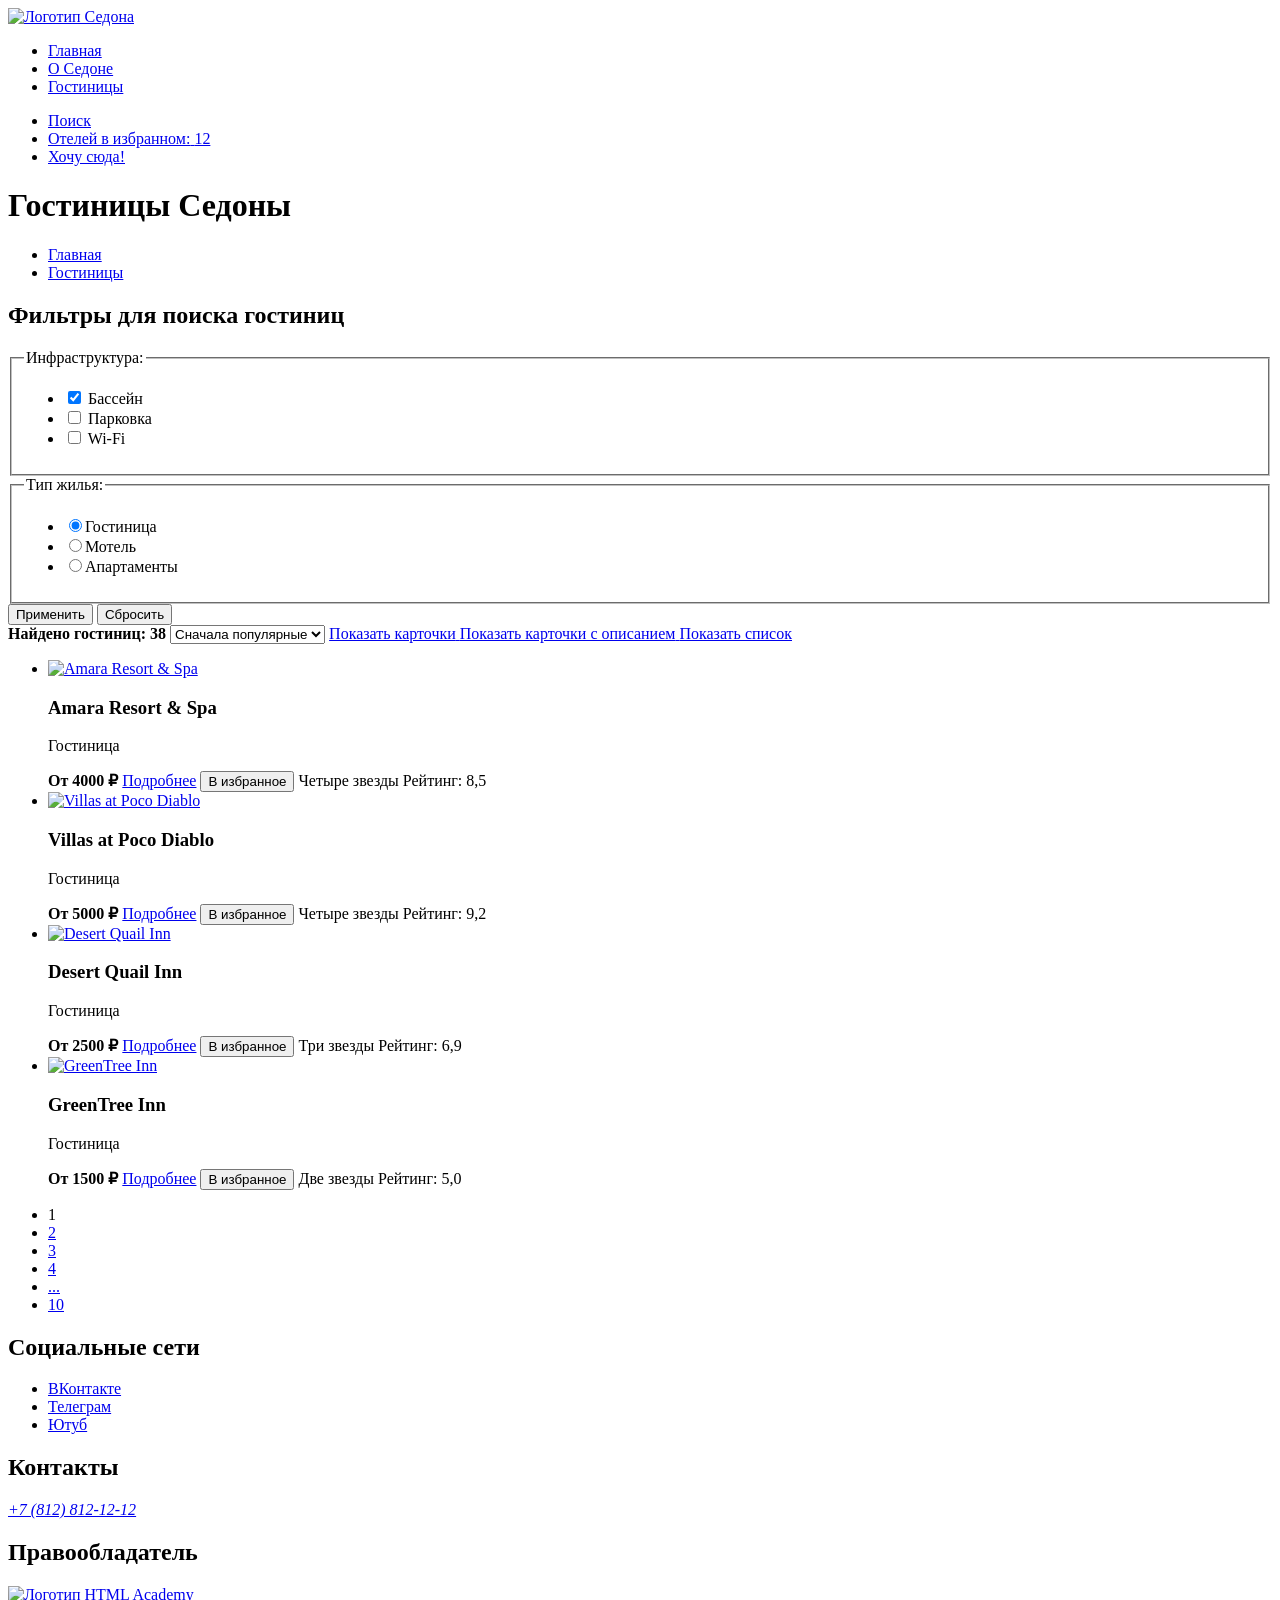
==== catalog.html @ 127151fd "Добавляет разметку в страницы index и catalog Задание 2.45. Разметка всех страниц" ====
<!DOCTYPE html>
<html lang="ru">

  <head>
    <meta charset="utf-8">
    <title>Седона - городок в Аризоне</title>
  </head>

  <body>

    <header class="main-header">
      <a class="header-logo-link" href="index.html" aria-current="page">
        <img class="logo" src="#" alt="Логотип Седона">
      </a>

      <nav class="navigation">
        <ul class="navigation-list">
          <li class="navigation-item">
            <a class="navigation-link navigation-link-current" href="index.html" aria-current="page">Главная</a>
          </li>
          <li class="navigation-item">
            <a class="navigation-link" href="#">О Седоне</a>
          </li>
          <li class="navigation-item">
            <a class="navigation-link" href="catalog.html">Гостиницы</a>
          </li>
        </ul>
        <ul class="navigation-list navigation-user">
          <li class="navigation-item">
            <a class="navigation-link" href="#">
              <span class="visually-hidden">
                Поиск
              </span>
            </a>
          </li>
          <li class="navigation-item">
            <a class="navigation-link" href="#">
              <span class="visually-hidden">Отелей в избранном:</span>
              <span class="count">12</span>
            </a>
          </li>
          <li class="navigation-item">
            <a class="navigation-link" href="#">Хочу сюда!</a>
          </li>
        </ul>
      </nav>
    </header>

    <main class="main-inner">
      <header class="inner-header">
        <h1 class="inner-header-title">Гостиницы Седоны</h1>
        <ul class="breadcrumbs">
          <li class="breadcrumbs-item">
            <a class="breadcrumbs-link" href="index.html">
              <span class="visually-hidden">Главная</span>
            </a>
          </li>
          <li class="breadcrumbs-item">
            <a class="breadcrumbs-link" href="#" aria-current="page">Гостиницы</a>
          </li>
        </ul>
      </header>

      <section class="sorting-hotels">
        <h2 class="visually-hidden">Фильтры для поиска гостиниц</h2>
        <form class="sorting-filter" action="https://echo.htmlacademy.ru/" method="get">
          <fieldset class="sorting-filter-group">
            <legend class="sorting-filter-title">Инфраструктура:</legend>
            <ul class="sorting-filter-list">
              <li class="sorting-filter-item">
                <label class="control">
                  <input class="control-input" type="checkbox" name="swimming-pool" checked>
                  Бассейн
                </label>
              </li>
              <li class="sorting-filter-item">
                <label class="control">
                  <input class="control-input" type="checkbox" name="parking-space">
                  Парковка
                </label>
              </li>
              <li class="sorting-filter-item">
                <label class="control">
                  <input class="control-input" type="checkbox" name="wi-fi">
                  Wi-Fi
                </label>
              </li>
            </ul>
          </fieldset>

          <fieldset class="sorting-filter-group">
            <legend class="sorting-filter-title">Тип жилья:</legend>
            <ul class="sorting-filter-list">
              <li class="sorting-filter-item">
                <label class="control">
                  <input class="control-input" type="radio" name="type-of-housing" value="hotel" checked>Гостиница
                </label>
              </li>
              <li class="sorting-filter-item">
                <label class="control">
                  <input class="control-input" type="radio" name="type-of-housing" value="motel">Мотель
                </label>
              </li>
              <li class="sorting-filter-item">
                <label class="control">
                  <input class="control-input" type="radio" name="type-of-housing" value="apartment">Апартаменты
                </label>
              </li>
            </ul>
          </fieldset>

          <button class="button" type="submit">Применить</button>
          <button class="button button-reset" type="reset">Сбросить</button>
        </form>
      </section>

      <section class="catalog">
        <b class="sorting-title">Найдено гостиниц: 38</b>
        <select class="select-control" aria-label="Сортировка">
          <option value="popular">Сначала популярные</option>
          <option value="cheap">Сначала дешевые</option>
          <option value="expensive">Сначала дорогие</option>
        </select>

        <a class="sort" href="catalog.html?view=tile">
          <span class="visually-hidden">Показать карточки</span>
        </a>
        <a class="sort" href="catalog.html?view=card">
          <span class="visually-hidden">Показать карточки с описанием</span>
        </a>
        <a class="sort" href="catalog.html?view=list">
          <span class="visually-hidden">Показать список</span>
        </a>

        <ul class="catalog-list">
          <li class="catalog-card">
            <a class="catalog-card-link" href="#">
              <img class="catalog-card-image" src="#" alt="Amara Resort & Spa">
            </a>
            <h3 class="catalog-card-title">Amara Resort & Spa</h3>
            <p class="catalog-card-type">Гостиница</p>
            <b class="catalog-card-price">От 4000 ₽</b>
            <a class="catalog-card-button button" href="#">Подробнее</a>
            <button class="favorites" type="button">В избранное</button>
            <span class="visually-hidden">Четыре звезды</span>
            <span class="catalog-card-rating">Рейтинг: 8,5</span>
          </li>

          <li class="catalog-card">
            <a class="catalog-card-link" href="#">
              <img class="catalog-card-image" src="#" alt="Villas at Poco Diablo">
            </a>
            <h3 class="catalog-card-title">Villas at Poco Diablo</h3>
            <p class="catalog-card-type">Гостиница</p>
            <b class="catalog-card-price">От 5000 ₽</b>
            <a class="catalog-card-button button" href="#">Подробнее</a>
            <button class="favorites" type="button">В избранное</button>
            <span class="visually-hidden">Четыре звезды</span>
            <span class="catalog-card-rating">Рейтинг: 9,2</span>
          </li>

          <li class="catalog-card">
            <a class="catalog-card-link" href="#">
              <img class="catalog-card-image" src="#" alt="Desert Quail Inn">
            </a>
            <h3 class="catalog-card-title">Desert Quail Inn</h3>
            <p class="catalog-card-type">Гостиница</p>
            <b class="catalog-card-price">От 2500 ₽</b>
            <a class="catalog-card-button button" href="#">Подробнее</a>
            <button class="favorites" type="button">В избранное</button>
            <span class="visually-hidden">Три звезды</span>
            <span class="catalog-card-rating">Рейтинг: 6,9</span>
          </li>

          <li class="catalog-card">
            <a class="catalog-card-link" href="#">
              <img class="catalog-card-image" src="#" alt="GreenTree Inn">
            </a>
            <h3 class="catalog-card-title">GreenTree Inn</h3>
            <p class="catalog-card-type">Гостиница</p>
            <b class="catalog-card-price">От 1500 ₽</b>
            <a class="catalog-card-button button" href="#">Подробнее</a>
            <button class="favorites" type="button">В избранное</button>
            <span class="visually-hidden">Две звезды</span>
            <span class="catalog-card-rating">Рейтинг: 5,0</span>
          </li>
        </ul>

        <ul class="pagination">
          <li class="pagination-item">
            <a class="pagination-link pagination-current" aria-current="page">1</a>
          </li>
          <li class="pagination-item">
            <a class="pagination-link" href="#">2</a>
          </li>
          <li class="pagination-item">
            <a class="pagination-link" href="#">3</a>
          </li>
          <li class="pagination-item">
            <a class="pagination-link" href="#">4</a>
          </li>
          <li class="pagination-item">
            <a class="pagination-link" href="#">...</a>
          </li>
          <li class="pagination-item">
            <a class="pagination-link" href="#">10</a>
          </li>
        </ul>

      </section>

    </main>

    <footer class="main-footer">
      <section class="footer-social">
        <h2 class="visually-hidden">Социальные сети</h2>
        <ul class="social-list">
          <li class="social-item">
            <a class="button" href="#">
              <span class="visually-hidden">ВКонтакте</span>
            </a>
          </li>
          <li class="social-item">
            <a class="button" href="#">
              <span class="visually-hidden">Телеграм</span>
            </a>
          </li>
          <li class="social-item">
            <a class="button" href="#">
              <span class="visually-hidden">Ютуб</span>
            </a>
          </li>
        </ul>
      </section>

      <section class="footer-contacts">
        <h2 class="visually-hidden">Контакты</h2>
        <address class="contacts-address">
          <a class="contacts-phone" href="tel:+78128121212">+7 (812) 812-12-12</a>
        </address>
      </section>

      <section class="footer-copyright">
        <h2 class="visually-hidden">Правообладатель</h2>
        <a class="footer-copyright-image" href="#">
          <img class="footer-copyright-logo" src="#" alt="Логотип HTML Academy">
        </a>
      </section>
    </footer>

  </body>

</html>
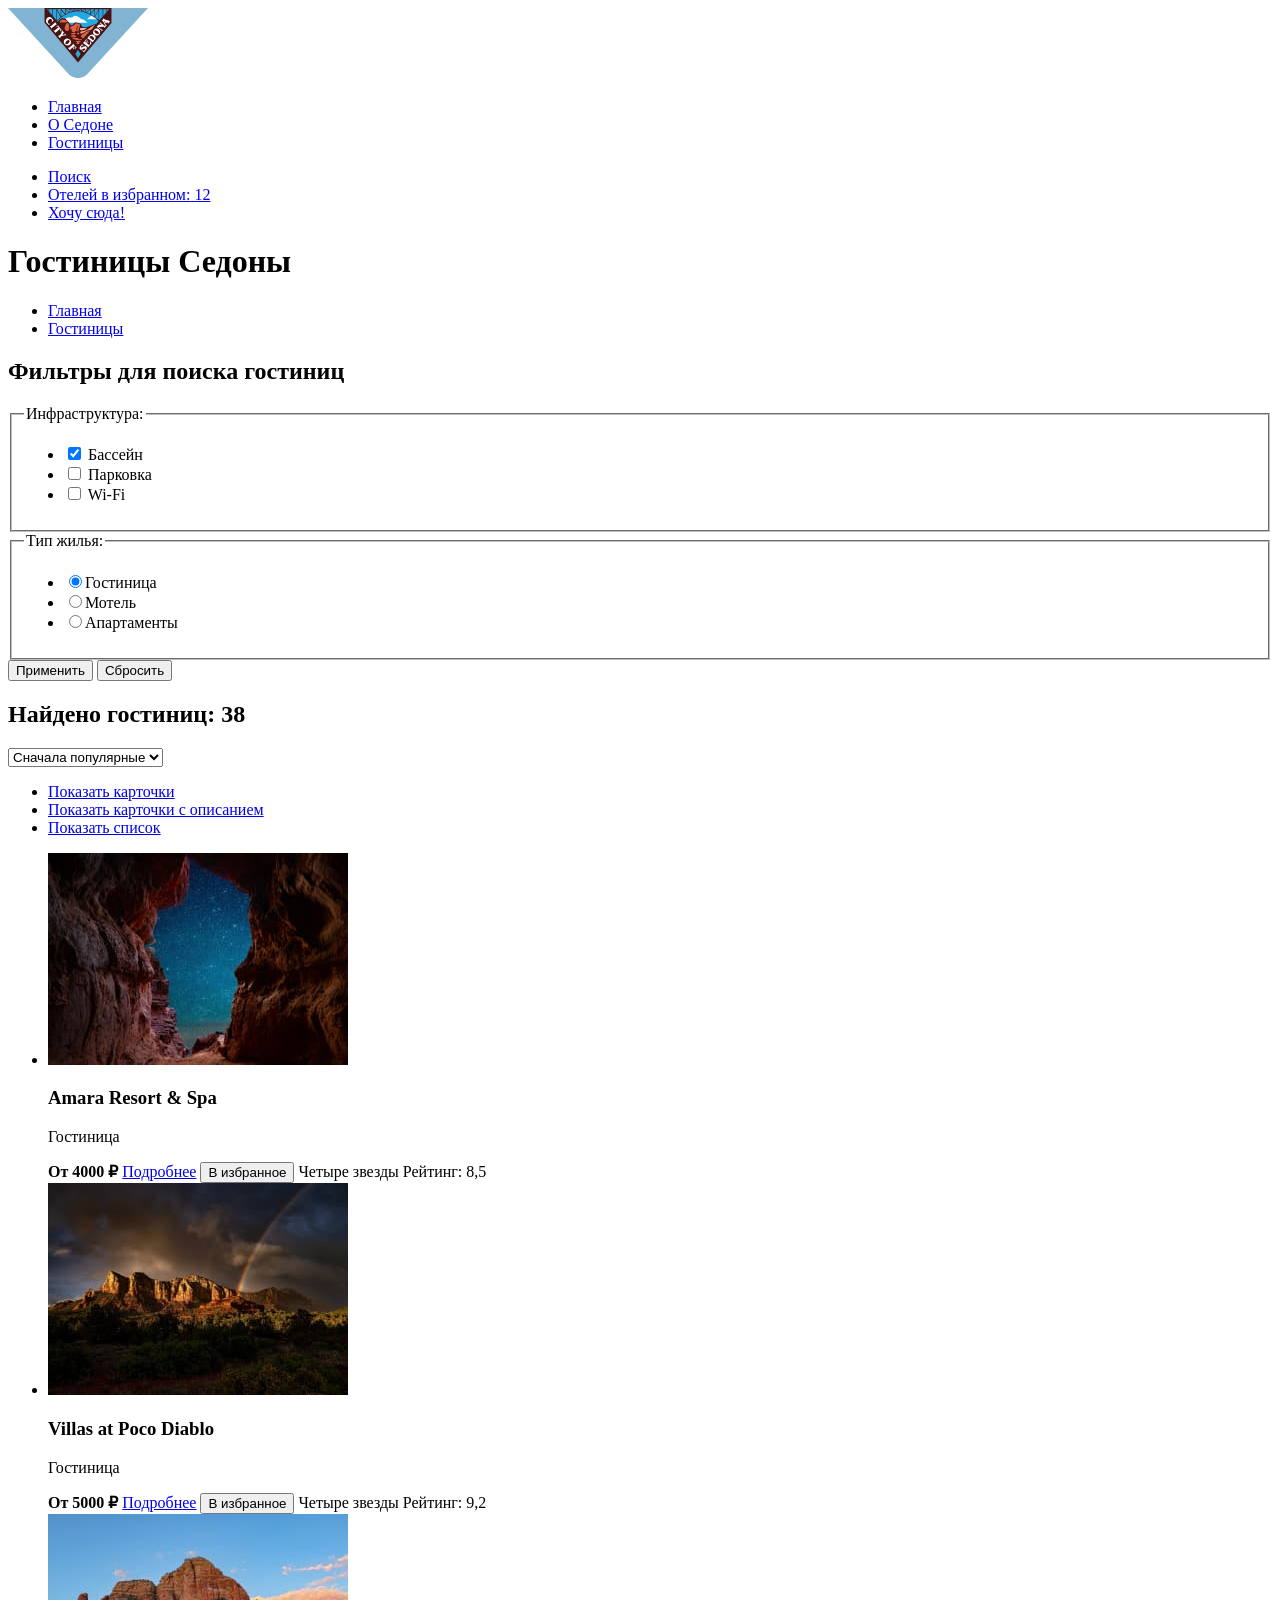
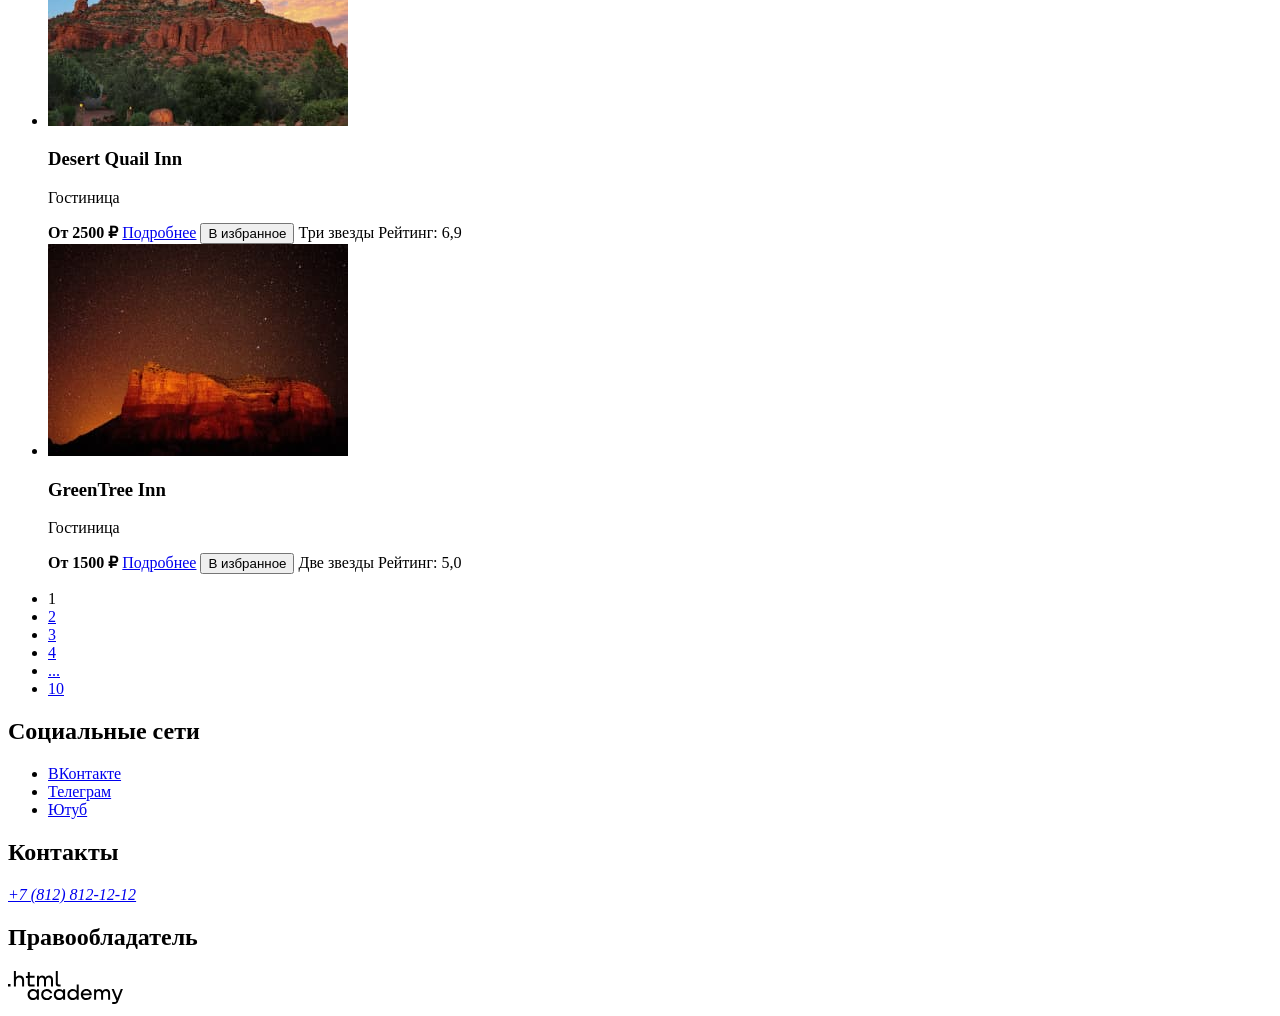
==== commit 95bbfd87: "Добавляет изображения" ====
--- a/catalog.html
+++ b/catalog.html
@@ -10,7 +10,7 @@
 
     <header class="main-header">
       <a class="header-logo-link" href="index.html" aria-current="page">
-        <img class="logo" src="#" alt="Логотип Седона">
+        <img class="logo" src="images/logo-sedona.svg" width="140" height="70" alt="Логотип Седона">
       </a>
 
       <nav class="navigation">
@@ -115,27 +115,36 @@
       </section>
 
       <section class="catalog">
-        <b class="sorting-title">Найдено гостиниц: 38</b>
+        <h2 class="sorting-title">Найдено гостиниц: 38</h2>
         <select class="select-control" aria-label="Сортировка">
           <option value="popular">Сначала популярные</option>
           <option value="cheap">Сначала дешевые</option>
           <option value="expensive">Сначала дорогие</option>
         </select>
 
-        <a class="sort" href="catalog.html?view=tile">
-          <span class="visually-hidden">Показать карточки</span>
-        </a>
-        <a class="sort" href="catalog.html?view=card">
-          <span class="visually-hidden">Показать карточки с описанием</span>
-        </a>
-        <a class="sort" href="catalog.html?view=list">
-          <span class="visually-hidden">Показать список</span>
-        </a>
+        <ul class="sort">
+          <li class="sort-item">
+            <a class="sort-link" href="catalog.html?view=tile">
+              <span class="visually-hidden">Показать карточки</span>
+            </a>
+          </li>
+          <li class="sort-item">
+            <a class="sort-link" href="catalog.html?view=card">
+              <span class="visually-hidden">Показать карточки с описанием</span>
+            </a>
+          </li>
+          <li class="sort-item">
+            <a class="sort-link" href="catalog.html?view=list">
+              <span class="visually-hidden">Показать список</span>
+            </a>
+          </li>
+        </ul>
 
         <ul class="catalog-list">
           <li class="catalog-card">
             <a class="catalog-card-link" href="#">
-              <img class="catalog-card-image" src="#" alt="Amara Resort & Spa">
+              <img class="catalog-card-image" src="images/hotels/hotel-1.jpg" width="300" height="212"
+                alt="Amara Resort & Spa">
             </a>
             <h3 class="catalog-card-title">Amara Resort & Spa</h3>
             <p class="catalog-card-type">Гостиница</p>
@@ -148,7 +157,8 @@
 
           <li class="catalog-card">
             <a class="catalog-card-link" href="#">
-              <img class="catalog-card-image" src="#" alt="Villas at Poco Diablo">
+              <img class="catalog-card-image" src="images/hotels/hotel-2.jpg" width="300" height="212"
+                alt="Villas at Poco Diablo">
             </a>
             <h3 class="catalog-card-title">Villas at Poco Diablo</h3>
             <p class="catalog-card-type">Гостиница</p>
@@ -161,7 +171,8 @@
 
           <li class="catalog-card">
             <a class="catalog-card-link" href="#">
-              <img class="catalog-card-image" src="#" alt="Desert Quail Inn">
+              <img class="catalog-card-image" src="images/hotels/hotel-3.jpg" width="300" height="212"
+                alt="Desert Quail Inn">
             </a>
             <h3 class="catalog-card-title">Desert Quail Inn</h3>
             <p class="catalog-card-type">Гостиница</p>
@@ -174,7 +185,8 @@
 
           <li class="catalog-card">
             <a class="catalog-card-link" href="#">
-              <img class="catalog-card-image" src="#" alt="GreenTree Inn">
+              <img class="catalog-card-image" src="images/hotels/hotel-4.jpg" width="300" height="212"
+                alt="GreenTree Inn">
             </a>
             <h3 class="catalog-card-title">GreenTree Inn</h3>
             <p class="catalog-card-type">Гостиница</p>
@@ -216,17 +228,17 @@
         <h2 class="visually-hidden">Социальные сети</h2>
         <ul class="social-list">
           <li class="social-item">
-            <a class="button" href="#">
+            <a class="social-item-button" href="#">
               <span class="visually-hidden">ВКонтакте</span>
             </a>
           </li>
           <li class="social-item">
-            <a class="button" href="#">
+            <a class="social-item-button" href="#">
               <span class="visually-hidden">Телеграм</span>
             </a>
           </li>
           <li class="social-item">
-            <a class="button" href="#">
+            <a class="social-item-button" href="#">
               <span class="visually-hidden">Ютуб</span>
             </a>
           </li>
@@ -243,7 +255,8 @@
       <section class="footer-copyright">
         <h2 class="visually-hidden">Правообладатель</h2>
         <a class="footer-copyright-image" href="#">
-          <img class="footer-copyright-logo" src="#" alt="Логотип HTML Academy">
+          <img class="footer-copyright-logo" src="images/logo-html-academy.svg" width="115" height="33"
+            alt="Логотип HTML Academy">
         </a>
       </section>
     </footer>
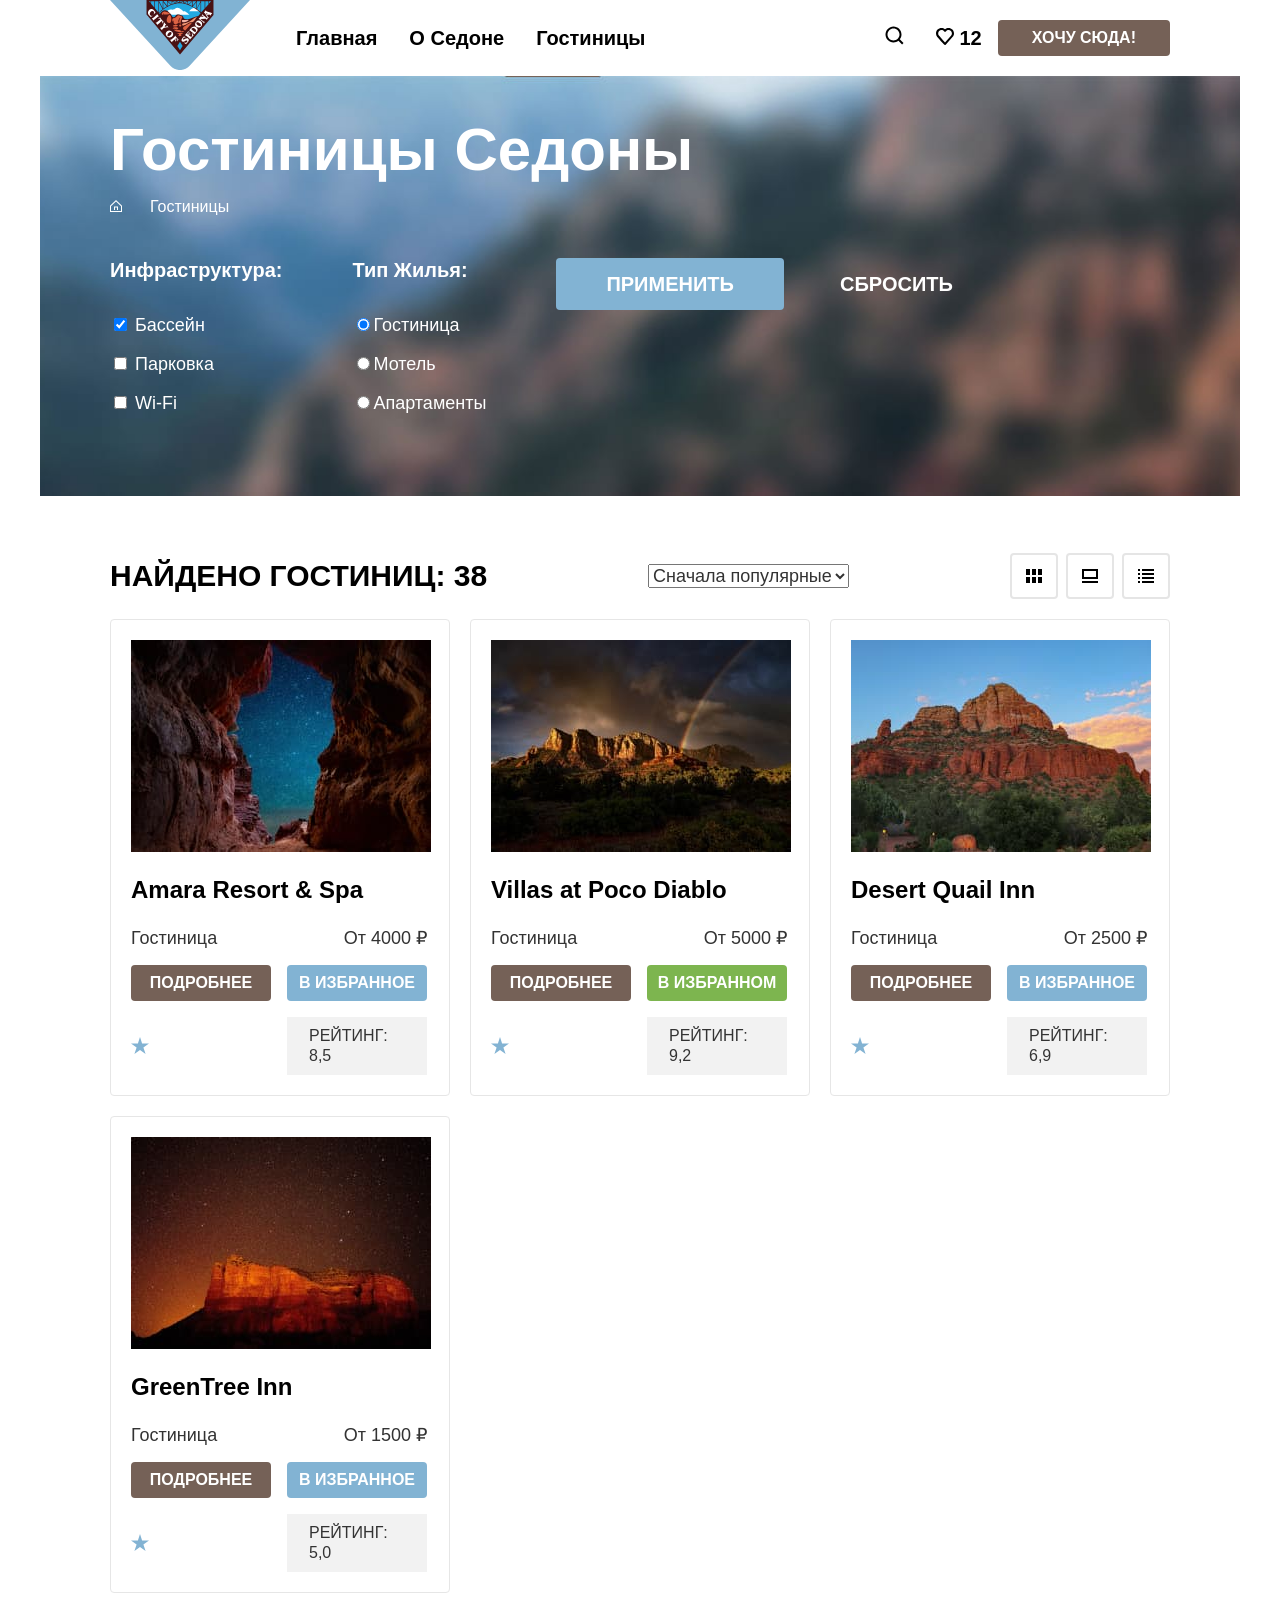
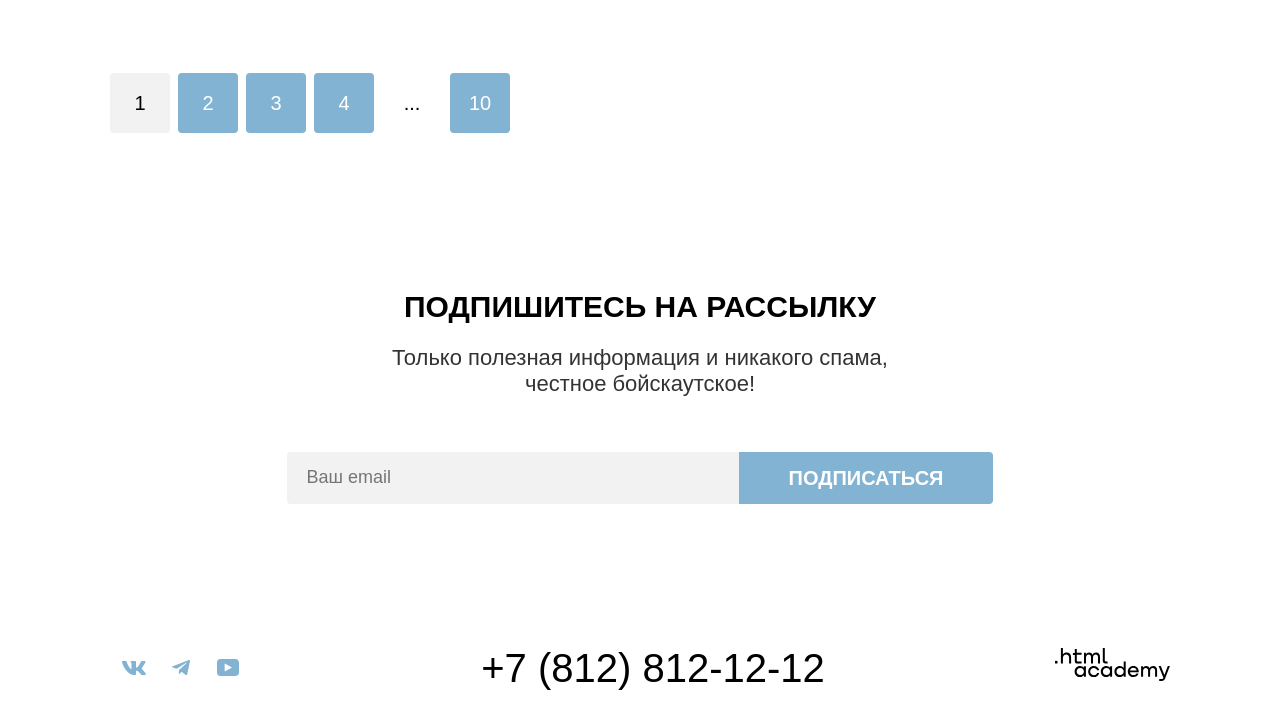
==== commit cc6fc9d4: "Добавляет микросетки на флексах и гридах" ====
--- a/catalog.html
+++ b/catalog.html
@@ -3,264 +3,441 @@
 
   <head>
     <meta charset="utf-8">
-    <title>Седона - городок в Аризоне</title>
+    <title>Гостиницы</title>
+    <link rel="stylesheet" href="styles/styles.css">
   </head>
 
   <body>
-
-    <header class="main-header">
-      <a class="header-logo-link" href="index.html" aria-current="page">
-        <img class="logo" src="images/logo-sedona.svg" width="140" height="70" alt="Логотип Седона">
-      </a>
-
-      <nav class="navigation">
-        <ul class="navigation-list">
-          <li class="navigation-item">
-            <a class="navigation-link navigation-link-current" href="index.html" aria-current="page">Главная</a>
-          </li>
-          <li class="navigation-item">
-            <a class="navigation-link" href="#">О Седоне</a>
-          </li>
-          <li class="navigation-item">
-            <a class="navigation-link" href="catalog.html">Гостиницы</a>
-          </li>
-        </ul>
-        <ul class="navigation-list navigation-user">
-          <li class="navigation-item">
-            <a class="navigation-link" href="#">
-              <span class="visually-hidden">
-                Поиск
-              </span>
-            </a>
-          </li>
-          <li class="navigation-item">
-            <a class="navigation-link" href="#">
-              <span class="visually-hidden">Отелей в избранном:</span>
-              <span class="count">12</span>
-            </a>
-          </li>
-          <li class="navigation-item">
-            <a class="navigation-link" href="#">Хочу сюда!</a>
-          </li>
-        </ul>
-      </nav>
-    </header>
-
-    <main class="main-inner">
-      <header class="inner-header">
-        <h1 class="inner-header-title">Гостиницы Седоны</h1>
-        <ul class="breadcrumbs">
-          <li class="breadcrumbs-item">
-            <a class="breadcrumbs-link" href="index.html">
-              <span class="visually-hidden">Главная</span>
-            </a>
-          </li>
-          <li class="breadcrumbs-item">
-            <a class="breadcrumbs-link" href="#" aria-current="page">Гостиницы</a>
-          </li>
-        </ul>
+    <div class="container">
+
+      <header class="header-main">
+        <a class="header-logo-link" href="index.html" aria-current="page">
+          <img class="logo" src="images/logo-sedona.svg" width="140" height="70" alt="Логотип Седона">
+        </a>
+
+        <nav class="navigation">
+          <ul class="navigation-list navigation-menu">
+            <li class="navigation-item">
+              <a class="navigation-link navigation-link-current" href="index.html" aria-current="page">Главная</a>
+            </li>
+            <li class="navigation-item">
+              <a class="navigation-link" href="#">О Седоне</a>
+            </li>
+            <li class="navigation-item">
+              <a class="navigation-link" href="catalog.html">Гостиницы</a>
+            </li>
+          </ul>
+          <ul class="navigation-list navigation-user">
+            <li class="navigation-item">
+              <a class="navigation-link" href="#">
+                <svg width="20" height="20" viewBox="0 0 20 20" fill="none" xmlns="http://www.w3.org/2000/svg">
+                  <path
+                    d="M19.5 18.0083L15.8 14.3287C16.8 13.0359 17.5 11.3453 17.5 9.4558C17.5 5.08011 13.9 1.5 9.5 1.5C5.1 1.5 1.5 5.17956 1.5 9.55525C1.5 13.9309 5.1 17.511 9.5 17.511C11.3 17.511 13 16.9144 14.4 15.8204L18.1 19.5L19.5 18.0083ZM9.5 15.5221C6.2 15.5221 3.5 12.837 3.5 9.55525C3.5 6.27348 6.2 3.5884 9.5 3.5884C12.8 3.5884 15.5 6.27348 15.5 9.55525C15.5 12.837 12.8 15.5221 9.5 15.5221Z"
+                    fill="black" />
+                </svg>
+                <span class="visually-hidden">
+                  Поиск
+                </span>
+              </a>
+            </li>
+            <li class="navigation-item">
+              <a class="navigation-link" href="#">
+                <svg width="18" height="17" viewBox="0 0 18 17" fill="none" xmlns="http://www.w3.org/2000/svg">
+                  <path
+                    d="M8.9 17C8.6 17 8.3 16.9 8.1 16.6C2.7 10.5 1.4 9.1 1.1 8.7C0.4 7.8 0 6.6 0 5.4C0 2.4 2.4 0 5.5 0C6.8 0 8 0.5 9 1.3C10 0.5 11.3 0 12.5 0C15.5 0 18 2.4 18 5.4C18 6.7 17.5 7.9 16.7 8.8L9.7 16.7C9.5 16.9 9.3 17 8.9 17ZM2.9 7.5C3.2 7.9 6.4 11.5 9 14.4L15.2 7.4C15.7 6.9 15.9 6.2 15.9 5.4C15.9 3.6 14.4 2.1 12.6 2.1C11.6 2.1 10.6 2.6 9.9 3.4C9.6 3.7 9.3 3.8 9 3.8C8.7 3.8 8.4 3.6 8.2 3.4C7.5 2.6 6.5 2.1 5.5 2.1C3.7 2.1 2.2 3.6 2.2 5.4C2.1 6.3 2.5 7 2.9 7.5C2.8 7.5 2.8 7.5 2.9 7.5Z"
+                    fill="black" />
+                </svg>
+                <span class="visually-hidden">Отелей в избранном:</span>
+                <span class="count">12</span>
+              </a>
+            </li>
+            <li class="navigation-item">
+              <a class="navigation-link button" href="#">Хочу сюда!</a>
+            </li>
+          </ul>
+        </nav>
       </header>
 
-      <section class="sorting-hotels">
-        <h2 class="visually-hidden">Фильтры для поиска гостиниц</h2>
-        <form class="sorting-filter" action="https://echo.htmlacademy.ru/" method="get">
-          <fieldset class="sorting-filter-group">
-            <legend class="sorting-filter-title">Инфраструктура:</legend>
-            <ul class="sorting-filter-list">
-              <li class="sorting-filter-item">
-                <label class="control">
-                  <input class="control-input" type="checkbox" name="swimming-pool" checked>
-                  Бассейн
-                </label>
+      <main class="main-inner">
+        <div class="filter-container">
+          <header class="inner-header">
+            <h1 class="inner-header-title">Гостиницы Седоны</h1>
+            <ul class="breadcrumbs-list">
+              <li class="breadcrumbs-item">
+                <a class="breadcrumbs-link" href="index.html">
+                  <span class="visually-hidden">Главная</span>
+                  <svg class="breadcrumbs-home" width="12" height="12" viewBox="0 0 12 12" fill="none"
+                    xmlns="http://www.w3.org/2000/svg">
+                    <path d="M6 0L0 5.80006V12.0001H12V5.80006L6 0ZM11 11.0001H1V6.20005L6 1.4L11 6.20005V11.0001Z"
+                      fill="white" />
+                    <path d="M4 10.0001H5V7.50005H7V10.0001H8V6.50005H4V10.0001Z" fill="white" />
+                  </svg>
+                </a>
               </li>
-              <li class="sorting-filter-item">
-                <label class="control">
-                  <input class="control-input" type="checkbox" name="parking-space">
-                  Парковка
-                </label>
-              </li>
-              <li class="sorting-filter-item">
-                <label class="control">
-                  <input class="control-input" type="checkbox" name="wi-fi">
-                  Wi-Fi
-                </label>
+              <li class="breadcrumbs-item">
+                <a class="breadcrumbs-link" href="#" aria-current="page">Гостиницы</a>
               </li>
             </ul>
-          </fieldset>
-
-          <fieldset class="sorting-filter-group">
-            <legend class="sorting-filter-title">Тип жилья:</legend>
-            <ul class="sorting-filter-list">
-              <li class="sorting-filter-item">
-                <label class="control">
-                  <input class="control-input" type="radio" name="type-of-housing" value="hotel" checked>Гостиница
-                </label>
+          </header>
+
+          <section class="sorting-hotels">
+            <h2 class="visually-hidden">Фильтры для поиска гостиниц</h2>
+            <form class="sorting-filter" action="https://echo.htmlacademy.ru/" method="get">
+              <fieldset class="sorting-filter-group">
+                <legend class="sorting-filter-title">Инфраструктура:</legend>
+                <ul class="sorting-filter-list">
+                  <li class="sorting-filter-item">
+                    <label class="control">
+                      <input class="control-input" type="checkbox" name="swimming-pool" checked>
+                      Бассейн
+                    </label>
+                  </li>
+                  <li class="sorting-filter-item">
+                    <label class="control">
+                      <input class="control-input" type="checkbox" name="parking-space">
+                      Парковка
+                    </label>
+                  </li>
+                  <li class="sorting-filter-item">
+                    <label class="control">
+                      <input class="control-input" type="checkbox" name="wi-fi">
+                      Wi-Fi
+                    </label>
+                  </li>
+                </ul>
+              </fieldset>
+
+              <fieldset class="sorting-filter-group">
+                <legend class="sorting-filter-title">Тип Жилья:</legend>
+                <ul class="sorting-filter-list">
+                  <li class="sorting-filter-item">
+                    <label class="control">
+                      <input class="control-input" type="radio" name="type-of-housing" value="hotel" checked>Гостиница
+                    </label>
+                  </li>
+                  <li class="sorting-filter-item">
+                    <label class="control">
+                      <input class="control-input" type="radio" name="type-of-housing" value="motel">Мотель
+                    </label>
+                  </li>
+                  <li class="sorting-filter-item">
+                    <label class="control">
+                      <input class="control-input" type="radio" name="type-of-housing" value="apartment">Апартаменты
+                    </label>
+                  </li>
+                </ul>
+              </fieldset>
+              <div class="sorting-button">
+                <button class="button button-additional" type="submit">Применить</button>
+                <button class="button button-reset" type="reset">Сбросить</button>
+              </div>
+            </form>
+          </section>
+        </div>
+
+        <section class="catalog">
+          <div class="catalog-nav">
+            <h2 class="sorting-title">Найдено гостиниц: 38</h2>
+            <select class="select-control" aria-label="Сортировка">
+              <option value="popular">Сначала популярные</option>
+              <option value="cheap">Сначала дешевые</option>
+              <option value="expensive">Сначала дорогие</option>
+            </select>
+
+
+            <ul class="sort">
+              <li class="sort-item">
+                <a class="sort-link" href="catalog.html?view=tile">
+                  <span class="visually-hidden">Показать карточки</span>
+                  <svg width="16" height="14" viewBox="0 0 16 14" fill="none" xmlns="http://www.w3.org/2000/svg">
+                    <g clip-path="url(#clip0_139205_169)">
+                      <path d="M4 0H0V6H4V0Z" fill="black" />
+                      <path d="M16 0H12V6H16V0Z" fill="black" />
+                      <path d="M10 0H6V6H10V0Z" fill="black" />
+                      <path d="M4 8H0V14H4V8Z" fill="black" />
+                      <path d="M16 8H12V14H16V8Z" fill="black" />
+                      <path d="M10 8H6V14H10V8Z" fill="black" />
+                    </g>
+                    <defs>
+                      <clipPath id="clip0_139205_169">
+                        <rect width="16" height="14" fill="white" />
+                      </clipPath>
+                    </defs>
+                  </svg>
+                </a>
               </li>
-              <li class="sorting-filter-item">
-                <label class="control">
-                  <input class="control-input" type="radio" name="type-of-housing" value="motel">Мотель
-                </label>
+              <li class="sort-item">
+                <a class="sort-link" href="catalog.html?view=card">
+                  <span class="visually-hidden">Показать карточки с описанием</span>
+                  <svg width="16" height="14" viewBox="0 0 16 14" fill="none" xmlns="http://www.w3.org/2000/svg">
+                    <g clip-path="url(#clip0_139205_273)">
+                      <path d="M16 12H0V14H16V12Z" fill="black" />
+                      <path d="M14 2V8H2V2H14ZM16 0H0V10H16V0Z" fill="black" />
+                    </g>
+                    <defs>
+                      <clipPath id="clip0_139205_273">
+                        <rect width="16" height="14" fill="white" />
+                      </clipPath>
+                    </defs>
+                  </svg>
+                </a>
               </li>
-              <li class="sorting-filter-item">
-                <label class="control">
-                  <input class="control-input" type="radio" name="type-of-housing" value="apartment">Апартаменты
-                </label>
+              <li class="sort-item">
+                <a class="sort-link" href="catalog.html?view=list">
+                  <span class="visually-hidden">Показать список</span>
+                  <svg width="16" height="14" viewBox="0 0 16 14" fill="none" xmlns="http://www.w3.org/2000/svg">
+                    <g clip-path="url(#clip0_139205_292)">
+                      <path d="M2 0H0V2H2V0Z" fill="black" />
+                      <path d="M16 0H4V2H16V0Z" fill="black" />
+                      <path d="M2 4H0V6H2V4Z" fill="black" />
+                      <path d="M16 4H4V6H16V4Z" fill="black" />
+                      <path d="M2 8H0V10H2V8Z" fill="black" />
+                      <path d="M16 8H4V10H16V8Z" fill="black" />
+                      <path d="M2 12H0V14H2V12Z" fill="black" />
+                      <path d="M16 12H4V14H16V12Z" fill="black" />
+                    </g>
+                    <defs>
+                      <clipPath id="clip0_139205_292">
+                        <rect width="16" height="14" fill="white" />
+                      </clipPath>
+                    </defs>
+                  </svg>
+                </a>
               </li>
             </ul>
-          </fieldset>
-
-          <button class="button" type="submit">Применить</button>
-          <button class="button button-reset" type="reset">Сбросить</button>
-        </form>
-      </section>
-
-      <section class="catalog">
-        <h2 class="sorting-title">Найдено гостиниц: 38</h2>
-        <select class="select-control" aria-label="Сортировка">
-          <option value="popular">Сначала популярные</option>
-          <option value="cheap">Сначала дешевые</option>
-          <option value="expensive">Сначала дорогие</option>
-        </select>
-
-        <ul class="sort">
-          <li class="sort-item">
-            <a class="sort-link" href="catalog.html?view=tile">
-              <span class="visually-hidden">Показать карточки</span>
-            </a>
-          </li>
-          <li class="sort-item">
-            <a class="sort-link" href="catalog.html?view=card">
-              <span class="visually-hidden">Показать карточки с описанием</span>
-            </a>
-          </li>
-          <li class="sort-item">
-            <a class="sort-link" href="catalog.html?view=list">
-              <span class="visually-hidden">Показать список</span>
-            </a>
-          </li>
-        </ul>
-
-        <ul class="catalog-list">
-          <li class="catalog-card">
-            <a class="catalog-card-link" href="#">
-              <img class="catalog-card-image" src="images/hotels/hotel-1.jpg" width="300" height="212"
-                alt="Amara Resort & Spa">
-            </a>
-            <h3 class="catalog-card-title">Amara Resort & Spa</h3>
-            <p class="catalog-card-type">Гостиница</p>
-            <b class="catalog-card-price">От 4000 ₽</b>
-            <a class="catalog-card-button button" href="#">Подробнее</a>
-            <button class="favorites" type="button">В избранное</button>
-            <span class="visually-hidden">Четыре звезды</span>
-            <span class="catalog-card-rating">Рейтинг: 8,5</span>
-          </li>
-
-          <li class="catalog-card">
-            <a class="catalog-card-link" href="#">
-              <img class="catalog-card-image" src="images/hotels/hotel-2.jpg" width="300" height="212"
-                alt="Villas at Poco Diablo">
-            </a>
-            <h3 class="catalog-card-title">Villas at Poco Diablo</h3>
-            <p class="catalog-card-type">Гостиница</p>
-            <b class="catalog-card-price">От 5000 ₽</b>
-            <a class="catalog-card-button button" href="#">Подробнее</a>
-            <button class="favorites" type="button">В избранное</button>
-            <span class="visually-hidden">Четыре звезды</span>
-            <span class="catalog-card-rating">Рейтинг: 9,2</span>
-          </li>
-
-          <li class="catalog-card">
-            <a class="catalog-card-link" href="#">
-              <img class="catalog-card-image" src="images/hotels/hotel-3.jpg" width="300" height="212"
-                alt="Desert Quail Inn">
-            </a>
-            <h3 class="catalog-card-title">Desert Quail Inn</h3>
-            <p class="catalog-card-type">Гостиница</p>
-            <b class="catalog-card-price">От 2500 ₽</b>
-            <a class="catalog-card-button button" href="#">Подробнее</a>
-            <button class="favorites" type="button">В избранное</button>
-            <span class="visually-hidden">Три звезды</span>
-            <span class="catalog-card-rating">Рейтинг: 6,9</span>
-          </li>
-
-          <li class="catalog-card">
-            <a class="catalog-card-link" href="#">
-              <img class="catalog-card-image" src="images/hotels/hotel-4.jpg" width="300" height="212"
-                alt="GreenTree Inn">
-            </a>
-            <h3 class="catalog-card-title">GreenTree Inn</h3>
-            <p class="catalog-card-type">Гостиница</p>
-            <b class="catalog-card-price">От 1500 ₽</b>
-            <a class="catalog-card-button button" href="#">Подробнее</a>
-            <button class="favorites" type="button">В избранное</button>
-            <span class="visually-hidden">Две звезды</span>
-            <span class="catalog-card-rating">Рейтинг: 5,0</span>
-          </li>
-        </ul>
-
-        <ul class="pagination">
-          <li class="pagination-item">
-            <a class="pagination-link pagination-current" aria-current="page">1</a>
-          </li>
-          <li class="pagination-item">
-            <a class="pagination-link" href="#">2</a>
-          </li>
-          <li class="pagination-item">
-            <a class="pagination-link" href="#">3</a>
-          </li>
-          <li class="pagination-item">
-            <a class="pagination-link" href="#">4</a>
-          </li>
-          <li class="pagination-item">
-            <a class="pagination-link" href="#">...</a>
-          </li>
-          <li class="pagination-item">
-            <a class="pagination-link" href="#">10</a>
-          </li>
-        </ul>
-
-      </section>
-
-    </main>
-
-    <footer class="main-footer">
-      <section class="footer-social">
-        <h2 class="visually-hidden">Социальные сети</h2>
-        <ul class="social-list">
-          <li class="social-item">
-            <a class="social-item-button" href="#">
-              <span class="visually-hidden">ВКонтакте</span>
-            </a>
-          </li>
-          <li class="social-item">
-            <a class="social-item-button" href="#">
-              <span class="visually-hidden">Телеграм</span>
-            </a>
-          </li>
-          <li class="social-item">
-            <a class="social-item-button" href="#">
-              <span class="visually-hidden">Ютуб</span>
-            </a>
-          </li>
-        </ul>
-      </section>
-
-      <section class="footer-contacts">
-        <h2 class="visually-hidden">Контакты</h2>
-        <address class="contacts-address">
-          <a class="contacts-phone" href="tel:+78128121212">+7 (812) 812-12-12</a>
-        </address>
-      </section>
-
-      <section class="footer-copyright">
-        <h2 class="visually-hidden">Правообладатель</h2>
-        <a class="footer-copyright-image" href="#">
-          <img class="footer-copyright-logo" src="images/logo-html-academy.svg" width="115" height="33"
-            alt="Логотип HTML Academy">
-        </a>
-      </section>
-    </footer>
-
+          </div>
+
+          <ul class="catalog-list">
+            <li class="catalog-card">
+              <a class="catalog-card-link" href="#">
+                <img class="catalog-card-image" src="images/hotels/hotel-1.jpg" width="300" height="212"
+                  alt="Узкий проход между скалами открывает вид на звёздное ночное небо">
+              </a>
+              <h3 class="catalog-card-title">Amara Resort & Spa</h3>
+              <div class="catalog-card-info">
+                <span class="catalog-card-type">Гостиница</span>
+                <span class="catalog-card-price">От 4000 ₽</span>
+                <a class="catalog-card-button button" href="#">Подробнее</a>
+                <button class="favorites button button-additional" type="button">В избранное</button>
+                <span class="visually-hidden">Четыре звезды</span>
+                <svg width="18" height="17" viewBox="0 0 18 17" fill="none" xmlns="http://www.w3.org/2000/svg">
+                  <g clip-path="url(#clip0_139227_261)">
+                    <path d="M9 0L11.1 6.5H18L12.4 10.5L14.6 17L9 13L3.4 17L5.6 10.5L0 6.5H6.9L9 0Z" fill="#83B3D3" />
+                  </g>
+                  <defs>
+                    <clipPath id="clip0_139227_261">
+                      <rect width="18" height="17" fill="white" />
+                    </clipPath>
+                  </defs>
+                </svg>
+                <span class="catalog-card-rating">Рейтинг: 8,5</span>
+              </div>
+            </li>
+
+            <li class="catalog-card">
+              <a class="catalog-card-link" href="#">
+                <img class="catalog-card-image" src="images/hotels/hotel-2.jpg" width="300" height="212"
+                  alt="Скалы красноватого оттенка на фоне тёмных облаков, над ними — яркая радуга">
+              </a>
+              <h3 class="catalog-card-title">Villas at Poco Diablo</h3>
+              <div class="catalog-card-info">
+                <span class="catalog-card-type">Гостиница</span>
+                <span class="catalog-card-price">От 5000 ₽</span>
+                <a class="catalog-card-button button" href="#">Подробнее</a>
+                <button class="favorites favorites-add button button-additional" type="button">В избранном</button>
+                <span class="visually-hidden">Четыре звезды</span>
+                <svg width="18" height="17" viewBox="0 0 18 17" fill="none" xmlns="http://www.w3.org/2000/svg">
+                  <g clip-path="url(#clip0_139227_261)">
+                    <path d="M9 0L11.1 6.5H18L12.4 10.5L14.6 17L9 13L3.4 17L5.6 10.5L0 6.5H6.9L9 0Z" fill="#83B3D3" />
+                  </g>
+                  <defs>
+                    <clipPath id="clip0_139227_261">
+                      <rect width="18" height="17" fill="white" />
+                    </clipPath>
+                  </defs>
+                </svg>
+                <span class="catalog-card-rating">Рейтинг: 9,2</span>
+              </div>
+            </li>
+
+            <li class="catalog-card">
+              <a class="catalog-card-link" href="#">
+                <img class="catalog-card-image" src="images/hotels/hotel-3.jpg" width="300" height="212"
+                  alt="Красная скала на закате, окружённая зелёными деревьями и кустарниками">
+              </a>
+              <h3 class="catalog-card-title">Desert Quail Inn</h3>
+              <div class="catalog-card-info">
+                <span class="catalog-card-type">Гостиница</span>
+                <span class="catalog-card-price">От 2500 ₽</span>
+                <a class="catalog-card-button button" href="#">Подробнее</a>
+                <button class="favorites button button-additional" type="button">В избранное</button>
+                <span class="visually-hidden">Три звезды</span>
+                <svg width="18" height="17" viewBox="0 0 18 17" fill="none" xmlns="http://www.w3.org/2000/svg">
+                  <g clip-path="url(#clip0_139227_261)">
+                    <path d="M9 0L11.1 6.5H18L12.4 10.5L14.6 17L9 13L3.4 17L5.6 10.5L0 6.5H6.9L9 0Z" fill="#83B3D3" />
+                  </g>
+                  <defs>
+                    <clipPath id="clip0_139227_261">
+                      <rect width="18" height="17" fill="white" />
+                    </clipPath>
+                  </defs>
+                </svg>
+                <span class="catalog-card-rating">Рейтинг: 6,9</span>
+              </div>
+            </li>
+
+            <li class="catalog-card">
+              <a class="catalog-card-link" href="#">
+                <img class="catalog-card-image" src="images/hotels/hotel-4.jpg" width="300" height="212"
+                  alt="Красная скала подсвечена ночью на фоне звёздного неба">
+              </a>
+              <h3 class="catalog-card-title">GreenTree Inn</h3>
+              <div class="catalog-card-info">
+                <span class="catalog-card-type">Гостиница</span>
+                <span class="catalog-card-price">От 1500 ₽</span>
+                <a class="catalog-card-button button" href="#">Подробнее</a>
+                <button class="favorites button button-additional" type="button">В избранное</button>
+                <span class="visually-hidden">Две звезды</span>
+                <svg width="18" height="17" viewBox="0 0 18 17" fill="none" xmlns="http://www.w3.org/2000/svg">
+                  <g clip-path="url(#clip0_139227_261)">
+                    <path d="M9 0L11.1 6.5H18L12.4 10.5L14.6 17L9 13L3.4 17L5.6 10.5L0 6.5H6.9L9 0Z" fill="#83B3D3" />
+                  </g>
+                  <defs>
+                    <clipPath id="clip0_139227_261">
+                      <rect width="18" height="17" fill="white" />
+                    </clipPath>
+                  </defs>
+                </svg>
+                <span class="catalog-card-rating">Рейтинг: 5,0</span>
+              </div>
+            </li>
+
+          </ul>
+
+          <ul class="pagination-list">
+            <li class="pagination-item">
+              <a class="pagination-link pagination-current" aria-current="page">1</a>
+            </li>
+            <li class="pagination-item">
+              <a class="pagination-link" href="#">2</a>
+            </li>
+            <li class="pagination-item">
+              <a class="pagination-link" href="#">3</a>
+            </li>
+            <li class="pagination-item">
+              <a class="pagination-link" href="#">4</a>
+            </li>
+            <li class="pagination-item">
+              <a class="pagination-link pagination-link-without-number" href="#">...</a>
+            </li>
+            <li class="pagination-item">
+              <a class="pagination-link" href="#">10</a>
+            </li>
+          </ul>
+
+        </section>
+
+        <section class="subscription">
+          <h2 class="subscription-title page-headline">Подпишитесь на рассылку</h2>
+          <p class="subscription-description page-desc">Только полезная информация и никакого спама,<br> честное
+            бойскаутское!</p>
+          <form class="subscription-form" action="https://echo.htmlacademy.ru/" method="post">
+            <label class="visually-hidden" for="subscription-email">Укажите e-mail</label>
+            <input class="field" type="email" name="subscription-email" id="subscription-email" placeholder="Ваш email"
+              required>
+            <button class="subscription-button button button-additional" type="submit">Подписаться</button>
+          </form>
+        </section>
+
+      </main>
+
+      <footer class="main-footer">
+        <section class="footer-social">
+          <h2 class="visually-hidden">Социальные сети</h2>
+          <ul class="social-list">
+            <li class="social-item">
+              <a class="social-item-link" href="#">
+                <svg width="24" height="14" viewBox="0 0 24 14" fill="none" xmlns="http://www.w3.org/2000/svg">
+                  <path fill-rule="evenodd" clip-rule="evenodd"
+                    d="M23.45 0.948C23.616 0.402 23.45 0 22.655 0H20.03C19.362 0 19.054 0.347 18.887 0.73C18.887 0.73 17.552 3.926 15.661 6.002C15.049 6.604 14.771 6.795 14.437 6.795C14.27 6.795 14.019 6.604 14.019 6.057V0.948C14.019 0.292 13.835 0 13.279 0H9.151C8.734 0 8.483 0.304 8.483 0.593C8.483 1.214 9.429 1.358 9.526 3.106V6.904C9.526 7.737 9.373 7.888 9.039 7.888C8.149 7.888 5.984 4.677 4.699 1.003C4.45 0.288 4.198 0 3.527 0H0.9C0.15 0 0 0.347 0 0.73C0 1.412 0.89 4.8 4.145 9.281C6.315 12.341 9.37 14 12.153 14C13.822 14 14.028 13.632 14.028 12.997V10.684C14.028 9.947 14.186 9.8 14.715 9.8C15.105 9.8 15.772 9.992 17.33 11.467C19.11 13.216 19.403 14 20.405 14H23.03C23.78 14 24.156 13.632 23.94 12.904C23.702 12.18 22.852 11.129 21.725 9.882C21.113 9.172 20.195 8.407 19.916 8.024C19.527 7.533 19.638 7.314 19.916 6.877C19.916 6.877 23.116 2.451 23.449 0.948H23.45Z"
+                    fill="#83B3D3" />
+                </svg>
+                <span class="visually-hidden">ВКонтакте</span>
+              </a>
+            </li>
+            <li class="social-item">
+              <a class="social-item-link" href="#">
+                <svg width="18" height="16" viewBox="0 0 18 16" fill="none" xmlns="http://www.w3.org/2000/svg">
+                  <path
+                    d="M16.785 0.0992597L0.840489 6.24776C-0.247661 6.68481 -0.241365 7.29184 0.640845 7.56253L4.73445 8.83953L14.2058 2.8637C14.6537 2.59121 15.0629 2.7378 14.7265 3.03636L7.05283 9.96185H7.05103L7.05283 9.96275L6.77045 14.1823C7.18413 14.1823 7.36669 13.9925 7.59871 13.7686L9.58705 11.8351L13.7229 14.89C14.4855 15.31 15.0332 15.0941 15.2229 14.1841L17.9379 1.38885C18.2158 0.274623 17.5126 -0.229883 16.785 0.0992597Z"
+                    fill="#83B3D3" />
+                </svg>
+                <span class="visually-hidden">Телеграм</span>
+              </a>
+            </li>
+            <li class="social-item">
+              <a class="social-item-link" href="#">
+                <svg width="22" height="17" viewBox="0 0 22 17" fill="none" xmlns="http://www.w3.org/2000/svg">
+                  <path
+                    d="M18.607 0H3.17413C1.31343 0 0 1.59375 0 3.4V13.4937C0 15.4062 1.31343 17 3.17413 17H18.8259C20.4677 17 22 15.4062 22 13.6V3.4C21.7811 1.59375 20.4677 0 18.607 0ZM7.66169 12.5375V4.4625L14.995 8.5L7.66169 12.5375Z"
+                    fill="#83B3D3" />
+                </svg>
+                <span class="visually-hidden">Ютуб</span>
+              </a>
+            </li>
+          </ul>
+        </section>
+
+        <section class="footer-contacts">
+          <h2 class="visually-hidden">Контакты</h2>
+          <address class="contacts-address">
+            <a class="contacts-phone" href="tel:+78128121212">+7 (812) 812-12-12</a>
+          </address>
+        </section>
+
+        <section class="footer-copyright">
+          <h2 class="visually-hidden">Правообладатель</h2>
+          <a class="footer-copyright-image" href="#">
+            <svg width="115" height="33" viewBox="0 0 115 33" fill="none" xmlns="http://www.w3.org/2000/svg">
+              <path d="M0 12.9V15.5H2.5V12.9H0Z" fill="black" />
+              <path
+                d="M11.6 4.5C10 4.5 8.8 5.2 8 6.2H7.9V0H5.9V15.5H7.9V10.2C7.9 8.1 9.2 6.6 11.2 6.6C13 6.6 14.1 8 14.1 9.8V15.5H16.1V9.4C16.2 6.4 14.3 4.5 11.6 4.5Z"
+                fill="black" />
+              <path
+                d="M26.6 4.8H21.8V1.1H19.8V4.9H17.9V6.9H19.8V12.9C19.8 14.6 20.8 15.6 22.5 15.6H26.6V13.6H22.9C22.2 13.6 21.8 13.2 21.8 12.5V6.8H26.6V4.8Z"
+                fill="black" />
+              <path
+                d="M41.1 4.6C39.5 4.6 38.2 5.4 37.6 6.7H37.5C36.9 5.5 35.7 4.6 34.1 4.6C32.7 4.6 31.6 5.4 31 6.4H30.9V4.8H29V15.4H31V10C31 8 32 6.5 33.6 6.5C35.1 6.5 36 7.5 36 9.1V15.4H38V9.8C38 7.4 39.4 6.5 40.6 6.5C42.1 6.5 43 7.5 43 9.1V15.4H45V8.9C45.1 6.4 43.6 4.6 41.1 4.6Z"
+                fill="black" />
+              <path d="M47.8 12.7C47.8 14.4 48.8 15.4 50.6 15.4H52.6V13.4H50.9C50.2 13.4 49.8 13 49.8 12.3V0H47.8V12.7Z"
+                fill="black" />
+              <path
+                d="M28.9 19.7C28 18.6 26.7 17.9 25 17.9C21.9 17.9 19.6 20.2 19.6 23.5C19.6 26.8 21.9 29.1 25 29.1C26.8 29.1 28 28.3 28.8 27.2H28.9V28.8H30.9V18.2H28.9V19.7ZM25.3 27.1C23.1 27.1 21.7 25.5 21.7 23.5C21.7 21.5 23.1 19.9 25.3 19.9C27.5 19.9 28.9 21.5 28.9 23.5C28.9 25.4 27.5 27.1 25.3 27.1Z"
+                fill="black" />
+              <path
+                d="M44.2 22C43.7 19.6 41.6 17.9 38.8 17.9C35.4 17.9 33.2 20.4 33.2 23.5C33.2 26.6 35.4 29.1 38.8 29.1C41.6 29.1 43.7 27.3 44.2 24.9H42.1C41.7 26.2 40.4 27.2 38.8 27.2C36.6 27.2 35.2 25.6 35.2 23.6C35.2 21.6 36.6 20 38.8 20C40.4 20 41.6 21 42.1 22.2H44.2V22Z"
+                fill="black" />
+              <path
+                d="M55.1 19.7C54.2 18.6 52.9 17.9 51.2 17.9C48.1 17.9 45.8 20.2 45.8 23.5C45.8 26.8 48.1 29.1 51.2 29.1C53 29.1 54.2 28.3 55 27.2H55.1V28.8H57.1V18.2H55.1V19.7ZM51.5 27.1C49.3 27.1 47.9 25.5 47.9 23.5C47.9 21.5 49.3 19.9 51.5 19.9C53.7 19.9 55.1 21.5 55.1 23.5C55.1 25.4 53.6 27.1 51.5 27.1Z"
+                fill="black" />
+              <path
+                d="M68.7 19.8C67.8 18.7 66.5 17.9 64.8 17.9C61.7 17.9 59.4 20.2 59.4 23.5C59.4 26.8 61.6 29.1 64.8 29.1C66.5 29.1 67.8 28.3 68.6 27.3H68.7V28.8H70.7V13.4H68.7V19.8ZM65.1 27.1C62.9 27.1 61.5 25.5 61.5 23.5C61.5 21.5 62.9 19.9 65.1 19.9C67.3 19.9 68.7 21.5 68.7 23.5C68.6 25.5 67.2 27.1 65.1 27.1Z"
+                fill="black" />
+              <path
+                d="M78.3 17.9C75 17.9 72.8 20.4 72.8 23.5C72.8 26.5 74.9 29.1 78.3 29.1C80.8 29.1 82.8 27.8 83.5 25.5H81.4C80.9 26.5 79.8 27.1 78.4 27.1C76.5 27.1 75.1 25.8 75 24.2H83.8C84 20.6 81.8 17.9 78.3 17.9ZM78.3 19.8C80 19.8 81.3 20.8 81.6 22.4H75.1C75.4 20.9 76.6 19.8 78.3 19.8Z"
+                fill="black" />
+              <path
+                d="M98.2 17.9C96.6 17.9 95.3 18.7 94.6 19.9H94.5C93.9 18.7 92.7 17.9 91.1 17.9C89.7 17.9 88.6 18.6 88 19.7V18.2H86.1V28.8H88.1V23.4C88.1 21.4 89.1 20 90.7 19.9C92.2 19.9 93.1 20.9 93.1 22.5V28.8H95.1V23.2C95.1 20.8 96.5 19.9 97.7 19.9C99.2 19.9 100.1 20.9 100.1 22.5V28.8H102.1V22.3C102.2 19.7 100.7 17.9 98.2 17.9Z"
+                fill="black" />
+              <path
+                d="M109.4 27L105.8 18.1H103.6L108.4 29.7C108.1 30.6 107.7 30.9 106.7 30.9H104.2V32.9H106.7C108.5 32.9 109.5 32.1 110.2 30.3L114.9 18.1H112.8L109.4 27Z"
+                fill="black" />
+            </svg>
+
+          </a>
+        </section>
+      </footer>
+    </div>
   </body>
 
 </html>
--- a/styles/styles.css
+++ b/styles/styles.css
@@ -0,0 +1,677 @@
+@font-face {
+  font-family: "PT Sans";
+  font-style: normal;
+  font-weight: 400;
+  src: url("../fonts/ptsans-400.woff2") format("woff2");
+  font-display: swap;
+}
+
+@font-face {
+  font-family: "PT Sans";
+  font-style: normal;
+  font-weight: 700;
+  src: url("../fonts/ptsans-700.woff2") format("woff2");
+  font-display: swap;
+}
+
+html {
+  height: 100%;
+}
+
+body {
+  height: 100%;
+
+  margin: 0;
+
+  font-family: "PT Sans", "Arial", sans-serif;
+  font-size: 22px;
+  line-height: 118%;
+  font-weight: 400;
+  color: #333333;
+
+  background-color: #ffffff;
+}
+
+.visually-hidden {
+  position: absolute;
+  width: 1px;
+  height: 1px;
+  margin: -1px;
+  padding: 0;
+  border: 0;
+  white-space: nowrap;
+  clip-path: inset(100%);
+  clip: rect(0 0 0 0);
+  overflow: hidden;
+}
+
+.container {
+  display: flex;
+  flex-direction: column;
+
+  min-height: 100%;
+  width: 1200px;
+  margin: 0 auto;
+}
+
+/* button */
+.button {
+  font-family: inherit;
+  font-size: 20px;
+  line-height: 36px;
+  font-weight: 700;
+  text-align: center;
+  color: #ffffff;
+  background-color: #756157;
+  text-decoration: none;
+  text-transform: uppercase;
+  border: none;
+  border-radius: 4px;
+  padding: 8px 50px;
+}
+
+.button-additional {
+  background-color: #82b3d3;
+}
+
+.button-reset {
+  background-color: transparent;
+}
+
+.favorites-add {
+  background-color: #7dB54f;
+}
+
+
+
+.page-headline {
+  font-size: 30px;
+  line-height: 36px;
+  font-weight: 700;
+  color: #000000;
+  text-align: center;
+  text-transform: uppercase;
+  margin: 0;
+}
+
+.page-desc {
+  text-align: center;
+  margin: 0;
+}
+
+.page-subtitle {
+  font-size: 24px;
+  line-height: 28px;
+  font-weight: 700;
+  color: #000000;
+  text-transform: uppercase;
+  margin: 0;
+}
+
+.page-headline-and-desc-other-color {
+  color: #ffffff;
+}
+
+
+
+
+
+
+/* header */
+.header-main {
+  display: flex;
+
+  color: #000000;
+  background-color: #ffffff;
+  padding: 0 70px;
+}
+
+.header-logo-link {
+  width: 140px;
+  margin-right: 30px;
+}
+
+
+
+/* navigation */
+.navigation {
+  display: flex;
+  justify-content: space-between;
+  flex-grow: 1;
+}
+
+.navigation-list {
+  display: flex;
+  flex-direction: row;
+  flex-wrap: wrap;
+  justify-content: center;
+  align-items: center;
+
+  margin: 0;
+  padding: 0;
+  list-style-type: none;
+}
+
+.navigation-link {
+  display: block;
+
+  font-size: 20px;
+  line-height: 24px;
+  font-weight: 700;
+  text-align: center;
+  color: #000000;
+  text-decoration: none;
+  padding: 20px 16px;
+}
+
+.navigation-item .button {
+  font-size: 16px;
+  line-height: 20px;
+  color: #ffffff;
+  padding: 8px 34px;
+}
+
+.navigation-user .navigation-list {
+  min-width: 20px;
+  min-height: 20px;
+}
+
+
+
+.main-index,
+.main-inner {
+  flex-grow: 1;
+}
+
+
+/* preview  */
+.preview {
+  background-color: #4d7b9a;
+  background-image: url("../images/background/preview.jpg");
+  background-size: cover;
+  background-position: center center;
+  background-repeat: no-repeat;
+  text-align: center;
+
+  padding-inline: 70px;
+  min-height: 485px;
+}
+
+.preview-image {
+  padding-top: 51px;
+  padding-bottom: 76px;
+}
+
+
+/* advantages  */
+.advantages-title {
+  padding-top: 69px;
+  padding-inline: 70px;
+  margin-bottom: 25px;
+}
+
+.advantages-description {
+  margin-bottom: 90px;
+  padding-inline: 70px;
+}
+
+.advantages-list {
+  display: flex;
+  flex-wrap: wrap;
+
+  background: rgba(130, 179, 211, 0.12);
+
+  margin: 0;
+  padding: 0;
+  list-style-type: none;
+}
+
+.advantages-item {
+  text-align: center;
+
+  display: flex;
+  flex-direction: column;
+  min-height: 385px;
+}
+
+.advantages-item-title {
+  min-height: 50%;
+
+  align-content: end;
+}
+
+.advantages-item-description {
+   margin: 0;
+}
+
+.advantages-container,
+.advantages-item-element {
+  width: 400px;
+  box-sizing: border-box;
+  padding: 112px 85px;
+}
+
+.advantages-with-image {
+  display: flex;
+  flex-direction: row;
+  justify-content: center;
+  align-items: center;
+}
+
+.advantages-item:nth-child(3n) {
+  background: rgba(130, 179, 211, 0.2);
+}
+
+.advantages-with-image {
+  background: rgba(130, 179, 211, 1);
+}
+
+.advantages-item-description {
+  font-size: 18px;
+  line-height: 21px;
+}
+
+
+/* recommendations */
+.recommendations-title {
+  padding-top: 64px;
+  padding-inline: 70px;
+  margin-bottom: 20px;
+}
+
+.recommendations-description {
+  margin-bottom: 64px;
+  padding-inline: 70px;
+}
+
+.recommendations-list {
+  display: flex;
+  flex-direction: row;
+  flex-wrap: wrap;
+  background: rgba(130, 179, 211, 0.12);
+
+  margin: 0;
+  padding: 0;
+  list-style-type: none;
+}
+
+.recommendations-item {
+  text-align: center;
+  width: 400px;
+  box-sizing: border-box;
+  padding: 80px 85px;
+
+}
+
+.recommendations-item:nth-child(2n) {
+  background-color: #ffffff;
+}
+
+.recommendations-item-description {
+  margin: 0;
+  font-size: 18px;
+  line-height: 21px;
+}
+
+.recommendations-item svg {
+  min-width: 72px;
+  min-height: 75px;
+  margin-bottom: 23px;
+}
+
+.recommendations-item-title  {
+  margin-bottom: 30px;
+}
+
+/* booking */
+.booking {
+  text-align: center;
+  padding: 96px 70px;
+}
+
+.booking-title {
+  padding-inline: 70px;
+  margin-bottom: 20px;
+}
+
+.booking-description {
+  margin-bottom: 54px;
+}
+
+/* filter */
+.filter-container {
+  display: flex;
+  flex-direction: column;
+  flex-wrap: wrap;
+
+  padding: 35px 70px 70px;
+
+  background-color: #82b3d3;
+  background-image: url("../images/background/filter.jpg");
+  background-position: center center;
+  background-size: cover;
+  background-repeat: no-repeat;
+  color: #ffffff;
+}
+
+.inner-header-title {
+  font-size: 60px;
+  line-height: 78px;
+  margin: 0;
+  margin-bottom: 3px;
+}
+
+.breadcrumbs-list {
+  display: flex;
+  flex-direction: row;
+
+  margin: 0;
+  padding: 0;
+  list-style-type: none;
+  margin-bottom: 40px;
+}
+
+.breadcrumbs-link {
+  font-size: 16px;
+  line-height: 21px;
+  color: #ffffff;
+  text-decoration: none;
+}
+
+.breadcrumbs-home {
+  margin-right: 28px;
+}
+
+.sorting-filter {
+  display: flex;
+  flex-direction: row;
+  gap: 70px;
+}
+
+.sorting-filter-group {
+  border: none;
+  padding: 0;
+  margin: 0;
+}
+
+.sorting-filter-title {
+  font-size: 20px;
+  line-height: 24px;
+  font-weight: 700;
+  padding: 0;
+  margin-bottom: 32px;
+}
+
+.sorting-filter-list {
+  display: flex;
+  flex-direction: column;
+  min-height: 112px;
+  gap: 16px;
+  padding: 0;
+  margin: 0;
+  list-style-type: none;
+}
+
+.sorting-filter-item {
+  font-size: 18px;
+  line-height: 23px;
+}
+
+.sorting-title {
+  font-size: 30px;
+  line-height: 36px;
+  text-transform: uppercase;
+  color: #000000;
+  margin: 0;
+}
+
+.select-control {
+  font-family: inherit;
+  font-size: 18px;
+  line-height: 21px;
+  color: #333333;
+}
+
+.sort {
+  display: flex;
+  flex-direction: row;
+  gap: 8px;
+
+  padding: 0;
+  margin: 0;
+  list-style-type: none;
+}
+
+.sort-link {
+  display: block;
+  margin: 0;
+  box-sizing: border-box;
+  border: 2px solid #E5E5E5;
+  padding: 8px 14px;
+  border-radius: 4px;
+}
+
+
+
+/* catalog */
+.catalog {
+  display: flex;
+  flex-direction: column;
+
+  padding: 57px 70px 60px;
+}
+
+.catalog-nav {
+  display: flex;
+  flex-direction: row;
+  align-items: center;
+  justify-content: space-between;
+
+  margin-bottom: 20px;
+}
+
+.catalog-list {
+  display: flex;
+  flex-direction: row;
+  flex-wrap: wrap;
+
+  margin: 0;
+  padding: 0;
+  gap: 20px 20px;
+  list-style-type: none;
+  margin-bottom: 80px;
+}
+
+.catalog-card {
+  display: grid;
+  grid-template-rows: 212px min-content auto;
+  grid-template-columns: 300px;
+
+  width: 340px;
+  padding: 20px;
+  box-sizing: border-box;
+
+  border: 1px solid #e6e6e6;
+  border-radius: 4px;
+}
+
+.catalog-card-link {
+  grid-column: 1 / -1;
+}
+
+.catalog-card-title,
+.catalog-card-info {
+  grid-column: 1 / 2;
+}
+
+.catalog-card-info {
+  display: grid;
+  grid-template-columns: 140px 140px;
+  gap: 16px;
+}
+
+.catalog-card-button,
+.favorites {
+  font-size: 16px;
+  line-height: 20px;
+  padding: 8px 0;
+  box-sizing: border-box;
+}
+
+.catalog-card-title {
+  font-size: 24px;
+  line-height: 28px;
+  color: #000000;
+
+}
+
+.catalog-card-type,
+.catalog-card-price {
+  font-size: 18px;
+  line-height: 21px;
+}
+
+.catalog-card-price {
+  justify-self: end;
+}
+
+.catalog-card-rating {
+  font-size: 16px;
+  line-height: 20px;
+  text-transform: uppercase;
+  background-color: #f2f2f2;
+  justify-self: center;
+  padding: 9px 22px;
+}
+
+.catalog-card-info svg {
+  align-self: center;
+}
+
+
+/* pagination */
+
+.pagination-list {
+  display: flex;
+  flex-direction: row;
+
+  gap: 8px;
+  margin: 0;
+  padding: 0;
+  list-style-type: none;
+}
+
+.pagination-link {
+  display: flex;
+  justify-content: center;
+  align-items: center;
+
+
+  font-size: 20px;
+  line-height: 36px;
+  width: 60px;
+  height: 60px;
+
+  border-radius: 4px;
+
+  color: #ffffff;
+  text-decoration: none;
+  background-color: #82b3d3;
+}
+
+.pagination-link-without-number {
+  color: #000000;
+  background-color: transparent;
+}
+
+.pagination-current {
+  color: #000000;
+  background-color: #f2f2f2;
+}
+
+/* subscription */
+
+.main-page-subscription {
+  background-color: #4d7b9a;
+  background-image: url("../images/background/subscribe.jpg");
+  background-position: center center;
+  background-size: cover;
+  background-repeat: no-repeat;
+}
+
+.subscription {
+  text-align: center;
+  padding: 96px 70px 104px 70px;
+}
+
+.subscription-title {
+  margin-bottom: 20px;
+}
+
+.subscription-description {
+  margin-bottom: 55px;
+}
+
+.subscription-form {
+  display: flex;
+  justify-content: center;
+}
+
+.subscription input {
+  font-family: inherit;
+  font-weight: 400;
+  font-size: 18px;
+  line-height: 133%;
+
+  padding: 14px 20px;
+  border: none;
+  border-radius: 4px 0 0 4px;
+  width: 452px;
+  box-sizing: border-box;
+  background: #F2F2F2;
+}
+
+.subscription-button {
+  border-radius: 0 4px 4px 0;
+}
+
+/* footer */
+.main-footer {
+  display: flex;
+  flex-direction: row;
+  justify-content: space-between;
+  align-items: center;
+  padding: 40px 70px 30px 70px;
+}
+
+
+.social-list {
+  display: flex;
+  flex-wrap: wrap;
+  flex-direction: row;
+  align-items: center;
+
+  padding: 0;
+  margin: 0;
+  list-style-type: none;
+}
+
+.social-item-link {
+  display: flex;
+  align-items: center;
+  justify-content: center;
+  min-width: 47px;
+  min-height: 40px;
+}
+
+.contacts-address a {
+  text-decoration: none;
+}
+
+.contacts-phone {
+  font-style: normal;
+  font-size: 40px;
+  line-height: 40px;
+  color: #000000;
+
+}
